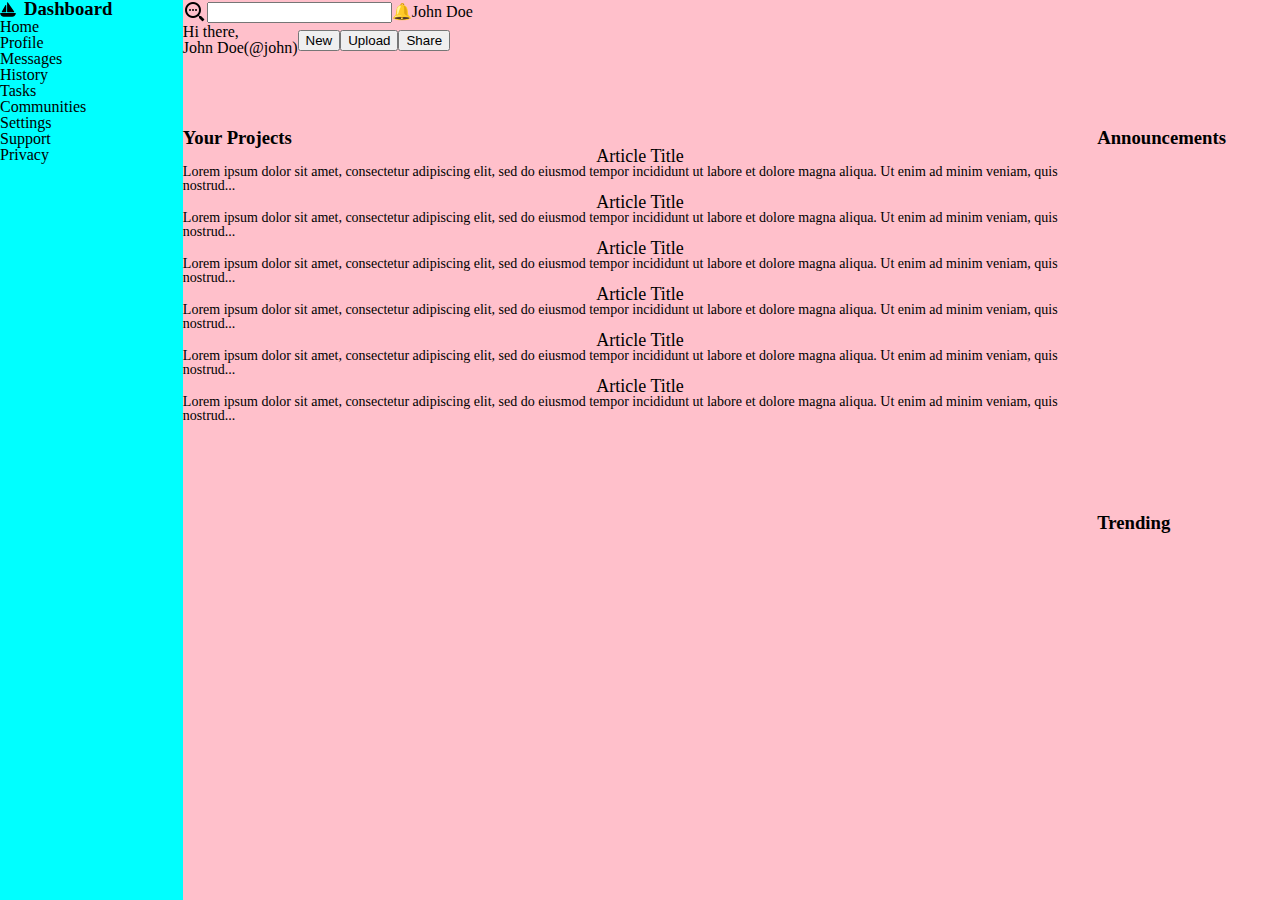
==== page/index.html @ 3b2b3b30 "Add logo" ====
<!DOCTYPE html>
<html lang="en">
<head>
    <meta charset="UTF-8">
    <meta http-equiv="X-UA-Compatible" content="IE=edge">
    <meta name="viewport" content="width=device-width, initial-scale=1.0">
    <link rel="stylesheet" href="../style/style.css">
    <title>Admin Dashboard</title>
</head>
<body>
    <div class="container">
        <div class="sidebar">
            <div class="logo">
                <img src="../img/sailboat-solid.svg" alt="">
                <h3>Dashboard</h3>
            </div>
            <div class="menus">
                <div class="menu-1">
                    <ul>
                        <li>Home</li>
                        <li>Profile</li>
                        <li>Messages</li>
                        <li>History</li>
                        <li>Tasks</li>
                        <li>Communities</li>
                    </ul>
                </div>
                <div class="menu-2">
                    <ul>
                        <li>Settings</li>
                        <li>Support</li>
                        <li>Privacy</li>
                    </ul>
                </div>
            </div>
        </div>
        
        <div class="header">
            <div class="searchbar">
                <img src="../img/icons8-search-more-24.png" alt="">
                <input type="search ">
                <span>🔔</span>
                <img src="https://unsplash.it/50/50" alt="">
                <span>John Doe</span>
            </div>
            <div class="nav">
                <img src="https://unsplash.it/50/50" alt="">
                <p>Hi there, <br>
                      John Doe(@john)
                </p>
                <button>New</button>
                <button>Upload</button>
                <button>Share</button>
            </div>
            
        </div>
        <div class="projects">
            <h3>Your Projects</h3>
            <div class="card">
                <p class="title">Article Title</p>
                <p>Lorem ipsum dolor sit amet, consectetur adipiscing elit, sed do eiusmod tempor incididunt ut labore et dolore magna aliqua. Ut enim ad minim veniam, quis nostrud...</p>
              </div>
              <div class="card">
                <p class="title">Article Title</p>
                <p>Lorem ipsum dolor sit amet, consectetur adipiscing elit, sed do eiusmod tempor incididunt ut labore et dolore magna aliqua. Ut enim ad minim veniam, quis nostrud...</p>
              </div>
              <div class="card">
                <p class="title">Article Title</p>
                <p>Lorem ipsum dolor sit amet, consectetur adipiscing elit, sed do eiusmod tempor incididunt ut labore et dolore magna aliqua. Ut enim ad minim veniam, quis nostrud...</p>
              </div>
              <div class="card">
                <p class="title">Article Title</p>
                <p>Lorem ipsum dolor sit amet, consectetur adipiscing elit, sed do eiusmod tempor incididunt ut labore et dolore magna aliqua. Ut enim ad minim veniam, quis nostrud...</p>
              </div>
              <div class="card">
                <p class="title">Article Title</p>
                <p>Lorem ipsum dolor sit amet, consectetur adipiscing elit, sed do eiusmod tempor incididunt ut labore et dolore magna aliqua. Ut enim ad minim veniam, quis nostrud...</p>
              </div>
              <div class="card">
                <p class="title">Article Title</p>
                <p>Lorem ipsum dolor sit amet, consectetur adipiscing elit, sed do eiusmod tempor incididunt ut labore et dolore magna aliqua. Ut enim ad minim veniam, quis nostrud...</p>
              </div>
        </div>
        <div class="announcements">
            <h3>Announcements</h3>
        </div>
        <div class="trending">
            <h3>Trending</h3>
        </div>
    </div>
    
</body>
</html>
---- style/style.css ----
/* http://meyerweb.com/eric/tools/css/reset/ 
   v2.0 | 20110126
   License: none (public domain)
*/


html, body, div, span, applet, object, iframe,
h1, h2, h3, h4, h5, h6, p, blockquote, pre,
a, abbr, acronym, address, big, cite, code,
del, dfn, em, img, ins, kbd, q, s, samp,
small, strike, strong, sub, sup, tt, var,
b, u, i, center,
dl, dt, dd, ol, ul, li,
fieldset, form, label, legend,
table, caption, tbody, tfoot, thead, tr, th, td,
article, aside, canvas, details, embed, 
figure, figcaption, footer, header, hgroup, 
menu, nav, output, ruby, section, summary,
time, mark, audio, video {
	margin: 0;
	padding: 0;
	border: 0;
	vertical-align: baseline;
}
/* HTML5 display-role reset for older browsers */
article, aside, details, figcaption, figure, 
footer, header, hgroup, menu, nav, section {
	display: block;
}
body {
	line-height: 1;
}
ol, ul {
	list-style: none;
}
blockquote, q {
	quotes: none;
}
blockquote:before, blockquote:after,
q:before, q:after {
	content: '';
	content: none;
}
table {
	border-collapse: collapse;
	border-spacing: 0;
}

body {
    background-color: pink;
    height: 100vh;
}

.container {
    height: 100vh;
    display: grid;
    grid-template-columns: 1fr 5fr 1fr;
    grid-template-rows: 1fr 3fr 3fr;
}

.sidebar {
    background-color: aqua;
    grid-row: span 3;
}

.logo {
    display: flex;
    gap: .5rem;
}

.logo img{
    width: 1rem;
}

.sidebar ul {
    font-size: 16px;
}

.header {
    grid-column: span 2;
}

.searchbar {
    display: flex;
    align-items: center;

}
.header img {
    border-radius: 50%;
}


.nav {
    display: flex;
    align-items: center;
}

.projects {
    grid-row: span 2;
}

.article p {
    font-size: 18px;
    font-family: sans-serif;
    color: white;
    text-align: left;
  }
  
  .article .card {
    background-color: #FFFFFF;
    color: black;
    text-align: center;
  }
  
  .card p {
    color: black;
    font-weight: normal;
    font-size: 14px;
  }
  
  .card .title {
    font-size: 18px;
    text-align: center;
  }
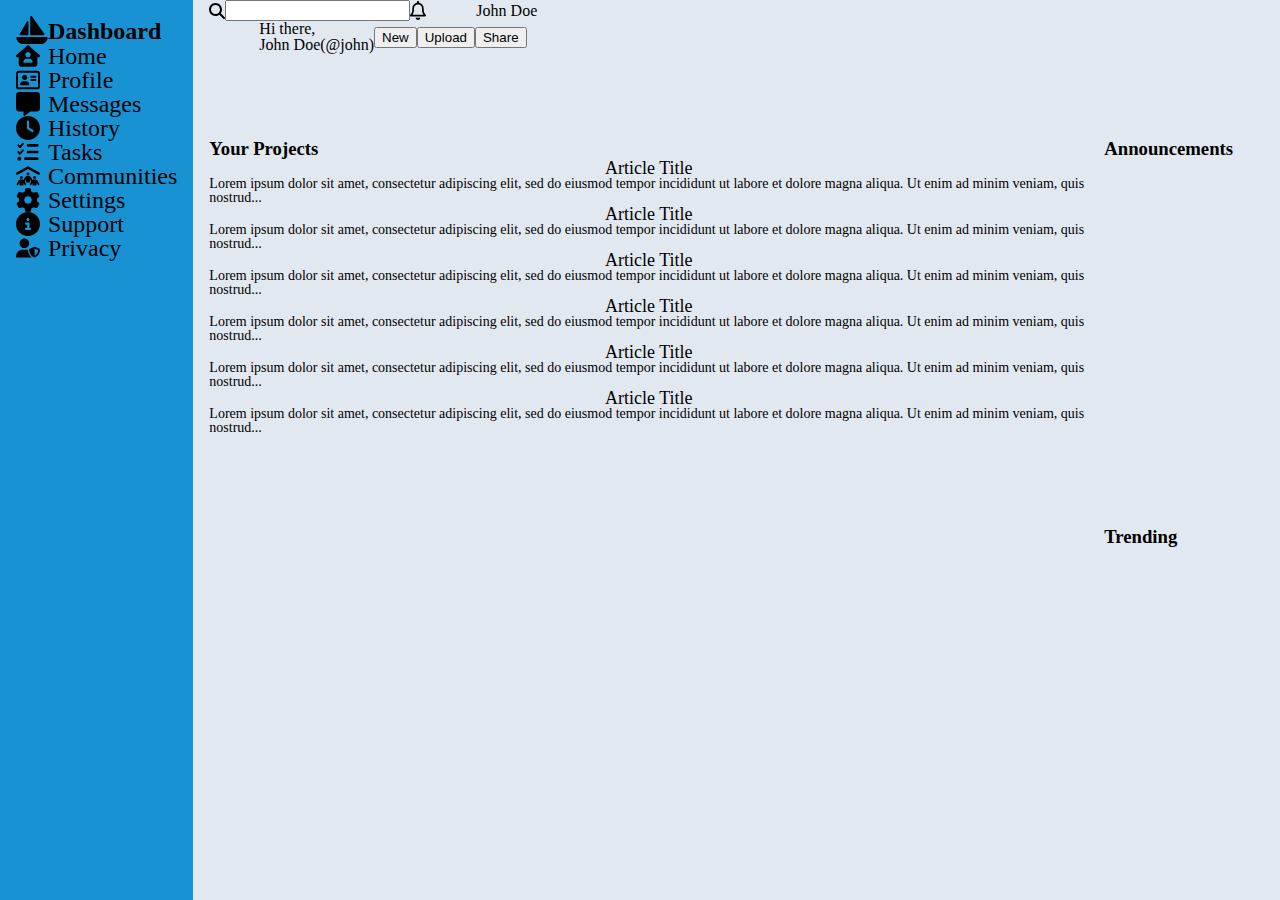
==== commit 0a12ec5f: "Position logo" ====
--- a/page/index.html
+++ b/page/index.html
@@ -12,24 +12,24 @@
         <div class="sidebar">
             <div class="logo">
                 <img src="../img/sailboat-solid.svg" alt="">
-                <h3>Dashboard</h3>
+                <h2> Dashboard</h2>
             </div>
             <div class="menus">
                 <div class="menu-1">
                     <ul>
-                        <li>Home</li>
-                        <li>Profile</li>
-                        <li>Messages</li>
-                        <li>History</li>
-                        <li>Tasks</li>
-                        <li>Communities</li>
+                        <li><img src="../img/house-user-solid.svg" alt="">Home</li>
+                        <li><img src="../img/address-card-regular.svg" alt="">Profile</li>
+                        <li><img src="../img/message-solid.svg" alt=""> Messages</li>
+                        <li><img src="../img/clock-solid.svg" alt=""> History</li>
+                        <li><img src="../img/list-check-solid.svg" alt=""> Tasks</li>
+                        <li><img src="../img/people-roof-solid.svg" alt=""> Communities</li>
                     </ul>
                 </div>
                 <div class="menu-2">
                     <ul>
-                        <li>Settings</li>
-                        <li>Support</li>
-                        <li>Privacy</li>
+                        <li><img src="../img/gear-solid.svg" alt=""> Settings</li>
+                        <li><img src="../img/circle-info-solid.svg" alt=""> Support</li>
+                        <li><img src="../img/user-shield-solid.svg" alt=""> Privacy</li>
                     </ul>
                 </div>
             </div>
@@ -37,14 +37,14 @@
         
         <div class="header">
             <div class="searchbar">
-                <img src="../img/icons8-search-more-24.png" alt="">
+                <img src="../img/magnifying-glass-solid.svg" alt="">
                 <input type="search ">
-                <span>🔔</span>
-                <img src="https://unsplash.it/50/50" alt="">
+                <img src="../img/bell-regular.svg" alt="">
+                <img class="user-img" src="https://unsplash.it/50/50" alt="">
                 <span>John Doe</span>
             </div>
             <div class="nav">
-                <img src="https://unsplash.it/50/50" alt="">
+                <img class="user-img" src="https://unsplash.it/50/50" alt="">
                 <p>Hi there, <br>
                       John Doe(@john)
                 </p>
@@ -87,7 +87,6 @@
         <div class="trending">
             <h3>Trending</h3>
         </div>
-    </div>
-    
+    </div>    
 </body>
 </html>--- a/style/style.css
+++ b/style/style.css
@@ -47,7 +47,7 @@
 }
 
 body {
-    background-color: pink;
+    background-color: rgb(226, 232, 240);
     height: 100vh;
 }
 
@@ -56,24 +56,41 @@
     display: grid;
     grid-template-columns: 1fr 5fr 1fr;
     grid-template-rows: 1fr 3fr 3fr;
+    gap: 1rem;
 }
 
 .sidebar {
-    background-color: aqua;
+    background-color: rgb(25, 146, 212);
     grid-row: span 3;
+    padding: 1rem;
 }
 
 .logo {
     display: flex;
+    position: relative;
+}
+
+.logo h2 {
+    position: absolute;
+    left: 2rem;
+    top: .2rem;
+}
+
+.logo img{
+    width: 2rem;
+}
+
+.sidebar ul {
+    font-size: 1.5rem;
+}
+
+li {
+    display: flex;
     gap: .5rem;
 }
 
-.logo img{
-    width: 1rem;
-}
-
-.sidebar ul {
-    font-size: 16px;
+li img {
+    width: 1.5rem;
 }
 
 .header {
@@ -83,9 +100,14 @@
 .searchbar {
     display: flex;
     align-items: center;
+}
 
+.searchbar img {
+    width: 1rem;
 }
-.header img {
+
+.header .user-img {
+    width: 50px;
     border-radius: 50%;
 }
 
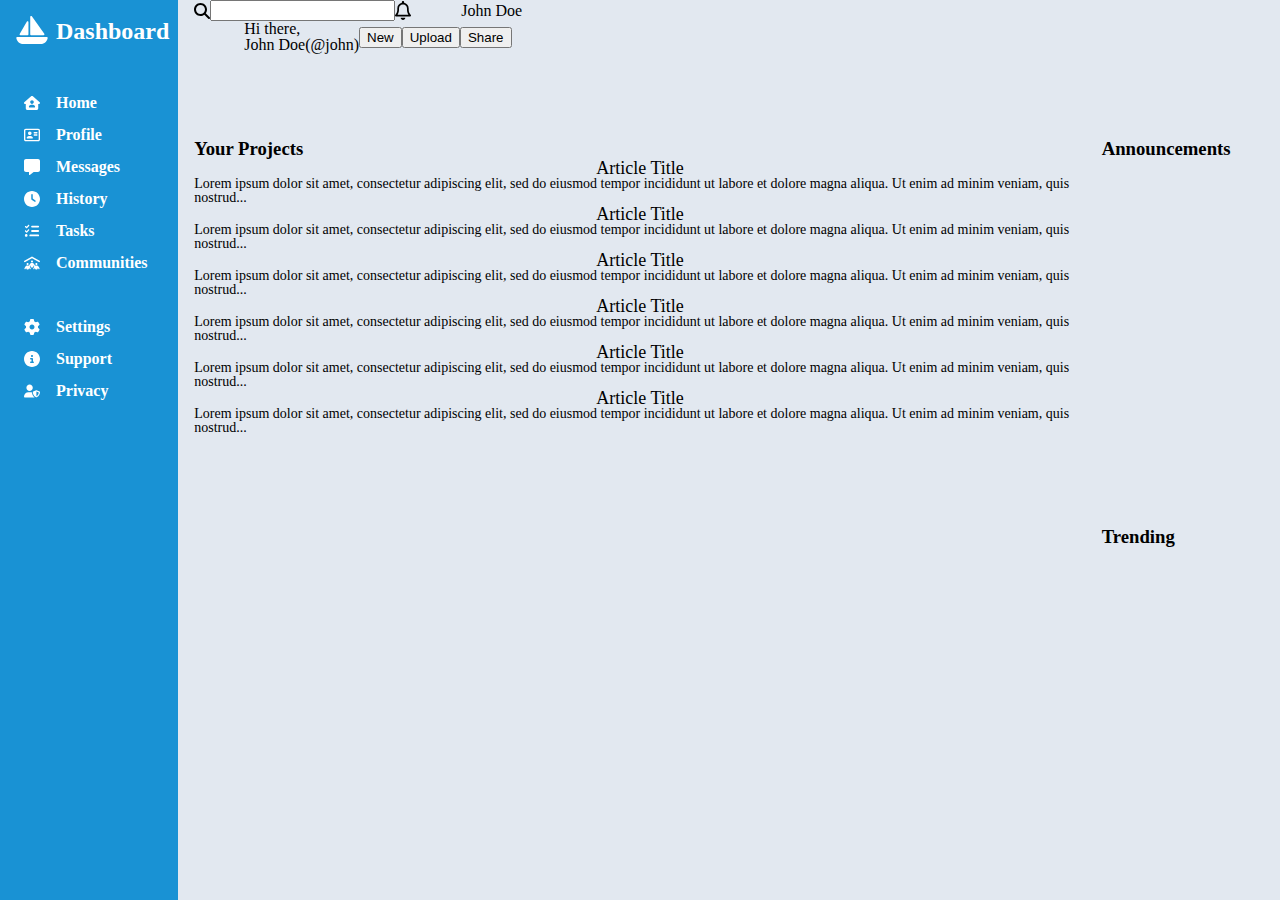
==== commit dc58c4a2: "sidebar" ====
--- a/page/index.html
+++ b/page/index.html
@@ -12,7 +12,7 @@
         <div class="sidebar">
             <div class="logo">
                 <img src="../img/sailboat-solid.svg" alt="">
-                <h2> Dashboard</h2>
+                <h2>Dashboard</h2>
             </div>
             <div class="menus">
                 <div class="menu-1">
--- a/style/style.css
+++ b/style/style.css
@@ -63,16 +63,31 @@
     background-color: rgb(25, 146, 212);
     grid-row: span 3;
     padding: 1rem;
+    color: white;
+    display: grid;
+    grid-template-rows: auto 1fr;
+    gap: 3rem;
+}
+
+.menus {
+    grid-row: span 2;
+    display: grid;
+    grid-template-rows: auto auto 2fr;
+    gap: 3rem;
+}
+
+.sidebar img {
+    filter: invert(1);
 }
 
 .logo {
-    display: flex;
+    grid-row: 1 / 2;
     position: relative;
 }
 
 .logo h2 {
     position: absolute;
-    left: 2rem;
+    left: 2.5rem;
     top: .2rem;
 }
 
@@ -82,15 +97,21 @@
 
 .sidebar ul {
     font-size: 1.5rem;
+    position: relative;
+    left: .5rem;
+    display: grid;
+    gap: 1rem;
 }
 
 li {
     display: flex;
-    gap: .5rem;
+    font-size: 16px;
+    font-weight: bold;
+    gap: 1rem;
 }
 
 li img {
-    width: 1.5rem;
+    width: 1rem;
 }
 
 .header {
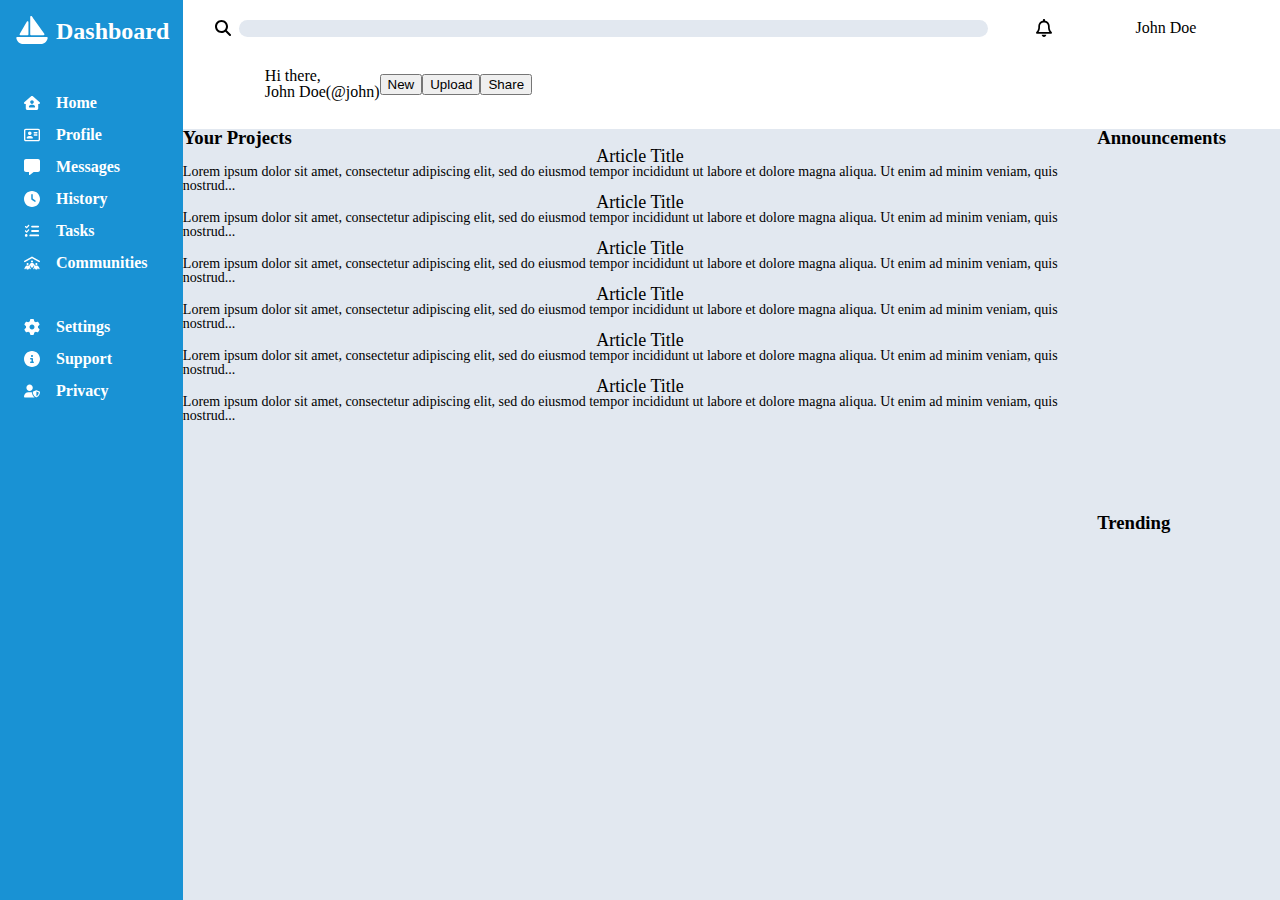
==== commit 36837638: "Searchbar" ====
--- a/page/index.html
+++ b/page/index.html
@@ -41,7 +41,7 @@
                 <input type="search ">
                 <img src="../img/bell-regular.svg" alt="">
                 <img class="user-img" src="https://unsplash.it/50/50" alt="">
-                <span>John Doe</span>
+                <div>John Doe</div>
             </div>
             <div class="nav">
                 <img class="user-img" src="https://unsplash.it/50/50" alt="">
--- a/style/style.css
+++ b/style/style.css
@@ -56,7 +56,6 @@
     display: grid;
     grid-template-columns: 1fr 5fr 1fr;
     grid-template-rows: 1fr 3fr 3fr;
-    gap: 1rem;
 }
 
 .sidebar {
@@ -116,11 +115,36 @@
 
 .header {
     grid-column: span 2;
+    background-color: #FFFFFF;
+    display: grid;
+    grid-template-rows: 1fr 1fr;
+    padding-bottom: 1rem;
+    padding-left: 2rem;
 }
 
 .searchbar {
     display: flex;
     align-items: center;
+}
+
+.searchbar input {
+    background-color: rgb(226, 232, 240);
+    border-radius: 10px;
+    border: none;
+    flex-basis: 70%;
+}
+
+.searchbar img:nth-child(1) {
+    padding-right: .5rem;
+}
+
+.searchbar img:nth-child(3) {
+    padding-left: 3rem;
+    padding-right: 2rem;
+}
+
+.searchbar div {
+    padding-left: 1rem;
 }
 
 .searchbar img {
@@ -129,6 +153,11 @@
 
 .header .user-img {
     width: 50px;
+    border-radius: 50%;
+}
+
+.searchbar .user-img {
+    width: 35px;
     border-radius: 50%;
 }
 
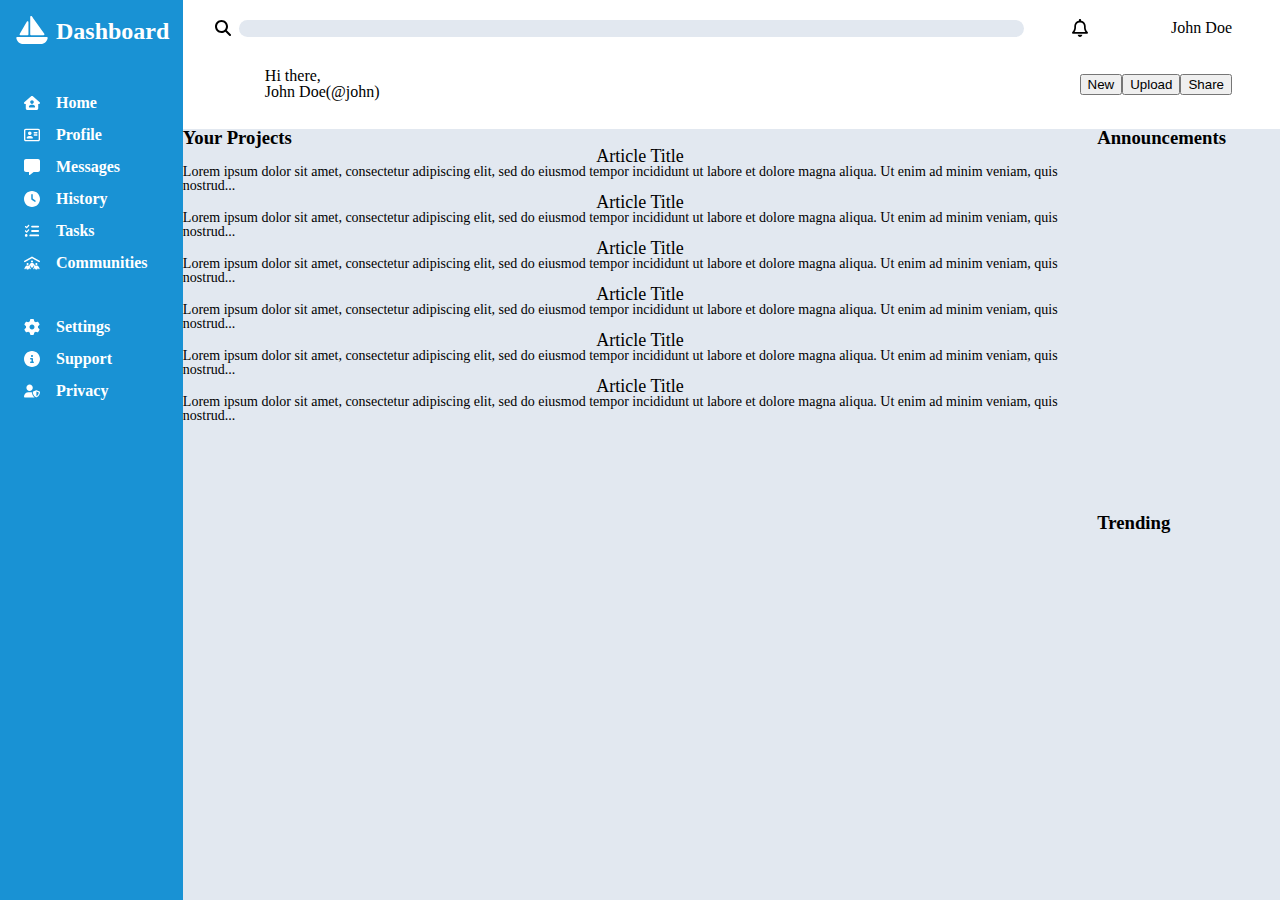
==== commit 13ad2008: "Fix padding" ====
--- a/page/index.html
+++ b/page/index.html
@@ -44,13 +44,19 @@
                 <div>John Doe</div>
             </div>
             <div class="nav">
-                <img class="user-img" src="https://unsplash.it/50/50" alt="">
-                <p>Hi there, <br>
-                      John Doe(@john)
-                </p>
-                <button>New</button>
-                <button>Upload</button>
-                <button>Share</button>
+
+                <div class="user">
+                    <img class="user-img" src="https://unsplash.it/50/50" alt="">
+                    <p>Hi there, <br>
+                       John Doe(@john)
+                    </p>
+                </div>
+
+                <div class="btns">
+                    <button>New</button>
+                    <button>Upload</button>
+                    <button>Share</button>
+                </div>
             </div>
             
         </div>
--- a/style/style.css
+++ b/style/style.css
@@ -131,7 +131,7 @@
     background-color: rgb(226, 232, 240);
     border-radius: 10px;
     border: none;
-    flex-basis: 70%;
+    flex: 1;
 }
 
 .searchbar img:nth-child(1) {
@@ -145,6 +145,7 @@
 
 .searchbar div {
     padding-left: 1rem;
+    padding-right: 3rem;
 }
 
 .searchbar img {
@@ -165,6 +166,18 @@
 .nav {
     display: flex;
     align-items: center;
+    justify-content: space-between;
+}
+
+.user {
+    display: flex;
+    align-items: center;
+}
+
+.btns {
+    display: flex;
+    align-items: center;
+    padding-right: 3rem;
 }
 
 .projects {
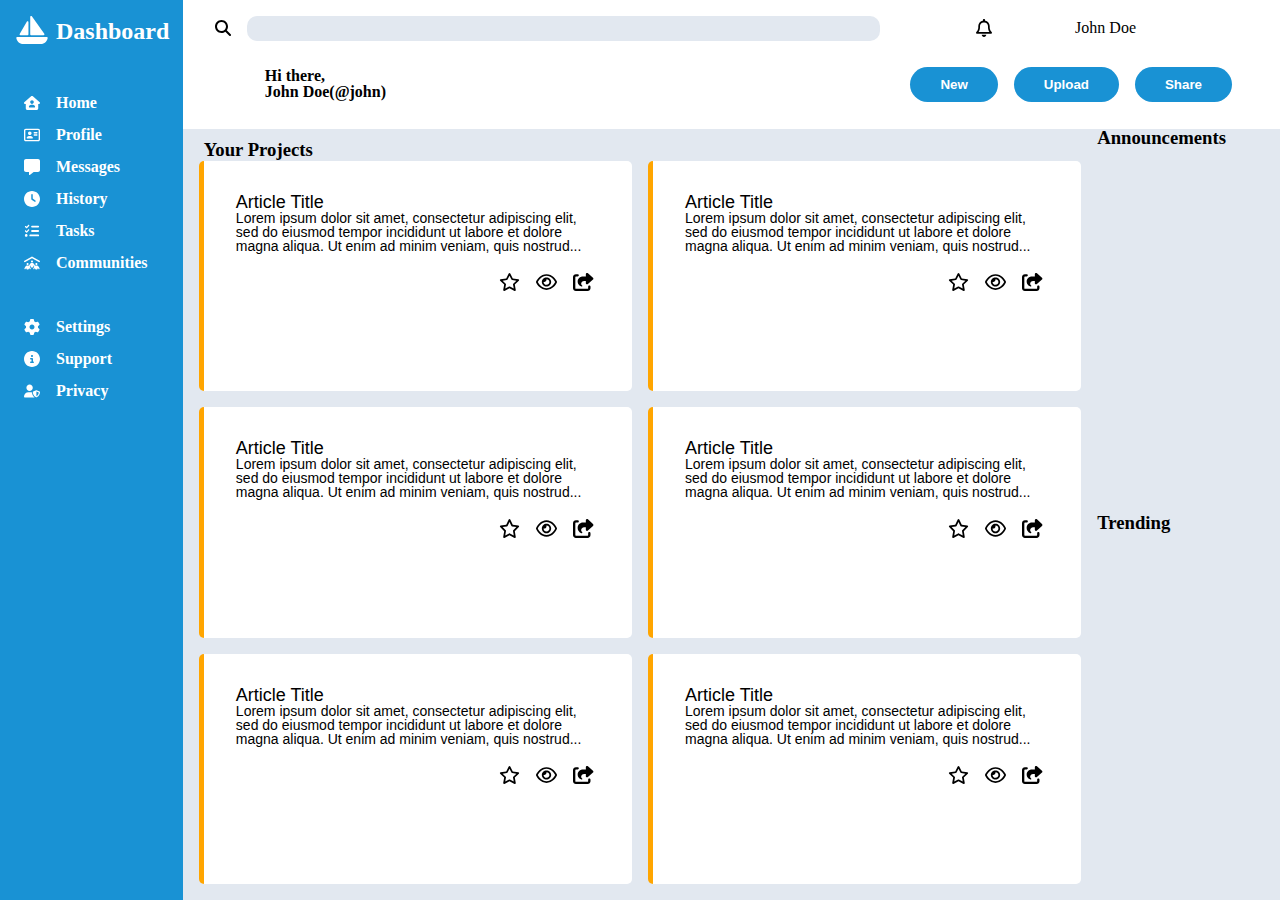
==== commit 87e1fa93: "projects" ====
--- a/page/index.html
+++ b/page/index.html
@@ -61,30 +61,36 @@
             
         </div>
         <div class="projects">
-            <h3>Your Projects</h3>
             <div class="card">
+                <h3>Your Projects</h3>
                 <p class="title">Article Title</p>
                 <p>Lorem ipsum dolor sit amet, consectetur adipiscing elit, sed do eiusmod tempor incididunt ut labore et dolore magna aliqua. Ut enim ad minim veniam, quis nostrud...</p>
+                <div class="imgs"><img src="../img/star-regular.svg" alt=""> <img src="../img/eye-regular.svg" alt=""> <img src="../img/share-from-square-solid.svg" alt=""></div>
               </div>
               <div class="card">
                 <p class="title">Article Title</p>
                 <p>Lorem ipsum dolor sit amet, consectetur adipiscing elit, sed do eiusmod tempor incididunt ut labore et dolore magna aliqua. Ut enim ad minim veniam, quis nostrud...</p>
+                <div class="imgs"><img src="../img/star-regular.svg" alt=""> <img src="../img/eye-regular.svg" alt=""> <img src="../img/share-from-square-solid.svg" alt=""></div>
               </div>
               <div class="card">
                 <p class="title">Article Title</p>
                 <p>Lorem ipsum dolor sit amet, consectetur adipiscing elit, sed do eiusmod tempor incididunt ut labore et dolore magna aliqua. Ut enim ad minim veniam, quis nostrud...</p>
+                <div class="imgs"><img src="../img/star-regular.svg" alt=""> <img src="../img/eye-regular.svg" alt=""> <img src="../img/share-from-square-solid.svg" alt=""></div>
               </div>
               <div class="card">
                 <p class="title">Article Title</p>
                 <p>Lorem ipsum dolor sit amet, consectetur adipiscing elit, sed do eiusmod tempor incididunt ut labore et dolore magna aliqua. Ut enim ad minim veniam, quis nostrud...</p>
+                <div class="imgs"><img src="../img/star-regular.svg" alt=""> <img src="../img/eye-regular.svg" alt=""> <img src="../img/share-from-square-solid.svg" alt=""></div>
               </div>
               <div class="card">
                 <p class="title">Article Title</p>
                 <p>Lorem ipsum dolor sit amet, consectetur adipiscing elit, sed do eiusmod tempor incididunt ut labore et dolore magna aliqua. Ut enim ad minim veniam, quis nostrud...</p>
+                <div class="imgs"><img src="../img/star-regular.svg" alt=""> <img src="../img/eye-regular.svg" alt=""> <img src="../img/share-from-square-solid.svg" alt=""></div>
               </div>
               <div class="card">
                 <p class="title">Article Title</p>
                 <p>Lorem ipsum dolor sit amet, consectetur adipiscing elit, sed do eiusmod tempor incididunt ut labore et dolore magna aliqua. Ut enim ad minim veniam, quis nostrud...</p>
+                <div class="imgs"><img src="../img/star-regular.svg" alt=""> <img src="../img/eye-regular.svg" alt=""> <img src="../img/share-from-square-solid.svg" alt=""></div>
               </div>
         </div>
         <div class="announcements">
--- a/style/style.css
+++ b/style/style.css
@@ -131,21 +131,22 @@
     background-color: rgb(226, 232, 240);
     border-radius: 10px;
     border: none;
+    padding: 5px 0;
     flex: 1;
 }
 
 .searchbar img:nth-child(1) {
-    padding-right: .5rem;
+    padding-right: 1rem;
 }
 
 .searchbar img:nth-child(3) {
-    padding-left: 3rem;
+    padding-left: 6rem;
     padding-right: 2rem;
 }
 
 .searchbar div {
     padding-left: 1rem;
-    padding-right: 3rem;
+    padding-right: 9rem;
 }
 
 .searchbar img {
@@ -172,38 +173,81 @@
 .user {
     display: flex;
     align-items: center;
+    font-weight: bold;
 }
 
 .btns {
     display: flex;
     align-items: center;
+    gap: 1rem;
     padding-right: 3rem;
+}
+
+.btns button {
+    background-color: rgb(25, 146, 212);
+    border-radius: 20px;
+    border: none;
+    padding: 10px 30px;
+    color: white;
+    font-weight: bold;
 }
 
 .projects {
     grid-row: span 2;
-}
-
-.article p {
+    padding: 1rem;
+    padding-top: 2rem;
+    display: grid;
+    grid-template-columns: 1fr 1fr;
+    grid-auto-rows: minmax(160px, 1fr);
+    position: relative;
+    gap: 1rem;
+}
+
+.projects h3 {
+    position: absolute;
+    top: -20px;
+    left: 0;
+    background-color: none;
+}
+
+.projects p {
     font-size: 18px;
     font-family: sans-serif;
     color: white;
     text-align: left;
   }
   
-  .article .card {
-    background-color: #FFFFFF;
-    color: black;
-    text-align: center;
-  }
-  
-  .card p {
-    color: black;
-    font-weight: normal;
-    font-size: 14px;
-  }
-  
-  .card .title {
-    font-size: 18px;
-    text-align: center;
-  }+.projects .card {
+  display: flex;
+  flex-direction: column;
+  background-color: #FFFFFF;
+  color: black;
+  text-align: left;
+  border-left: orange 5px solid;
+  border-radius: 5px;
+  padding-top: 2rem;
+  padding-left: 2rem;
+  padding-right: 2rem;
+  position: relative;
+}
+
+.card .imgs {
+    display: flex;
+    align-items: center;
+    width: 1.3rem;
+    gap: 1rem;
+    position: absolute;
+    top: 7rem;
+    right: 7rem;
+}
+
+.card p {
+  color: black;
+  font-weight: normal;
+  font-size: 14px;
+}
+
+.card .title {
+  font-size: 18px;
+  text-align: left;
+}
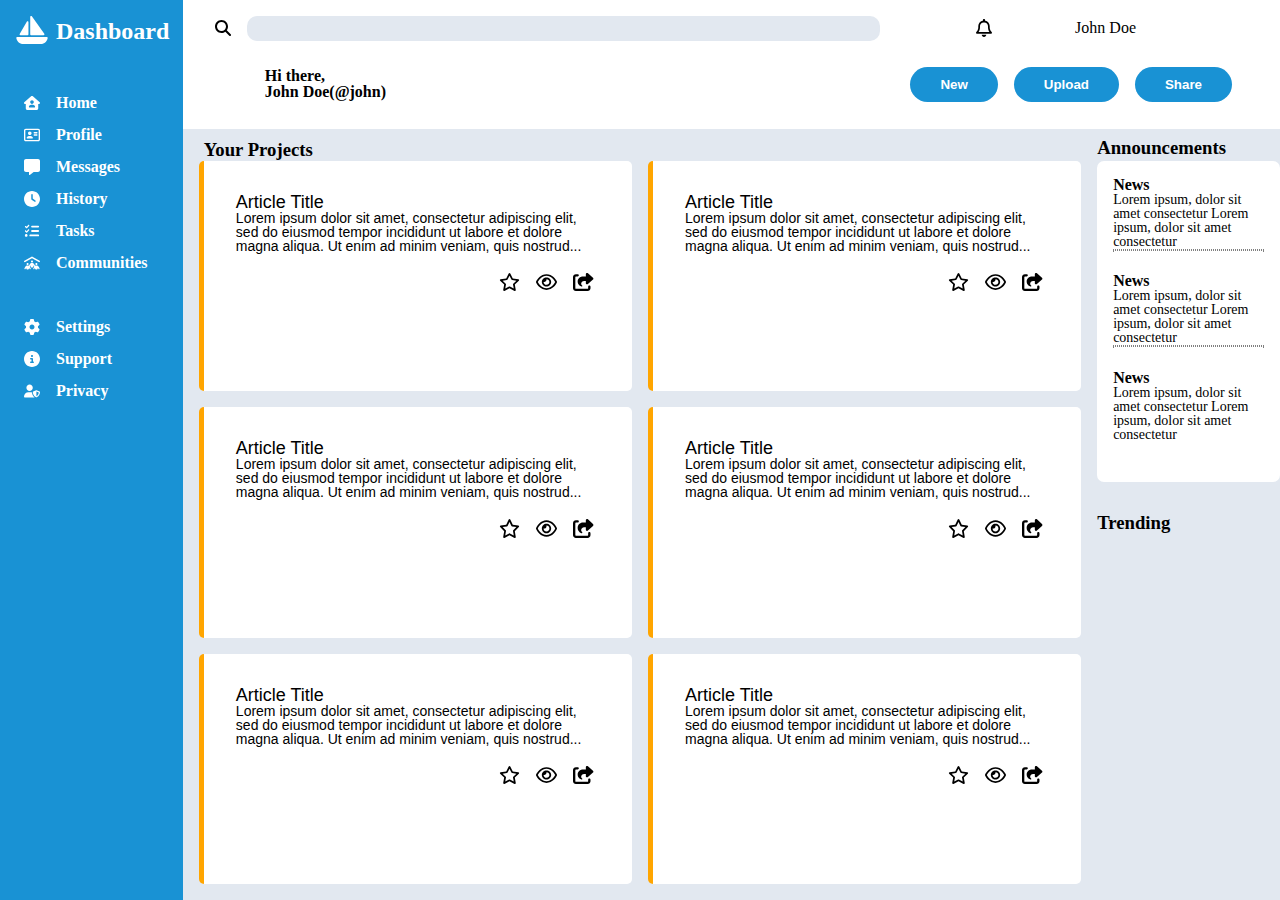
==== commit 8fe5a22e: "announcements" ====
--- a/page/index.html
+++ b/page/index.html
@@ -94,10 +94,28 @@
               </div>
         </div>
         <div class="announcements">
-            <h3>Announcements</h3>
+            <div class="title">
+                <h3>Announcements</h3>
+            </div>
+            <div class="card">
+                <div class="info">
+                    <h4>News</h4>
+                    <p>Lorem ipsum, dolor sit amet consectetur Lorem ipsum, dolor sit amet consectetur</p>
+                </div>
+                <div class="info">
+                    <h4>News</h4>
+                    <p>Lorem ipsum, dolor sit amet consectetur Lorem ipsum, dolor sit amet consectetur</p>
+                </div>
+                <div class="info">
+                    <h4>News</h4>
+                    <p>Lorem ipsum, dolor sit amet consectetur Lorem ipsum, dolor sit amet consectetur</p>
+                </div>
+            </div>
         </div>
         <div class="trending">
-            <h3>Trending</h3>
+            <div class="title">
+                <h3>Trending</h3>
+            </div>
         </div>
     </div>    
 </body>
--- a/style/style.css
+++ b/style/style.css
@@ -251,3 +251,36 @@
   font-size: 18px;
   text-align: left;
 }
+
+.announcements .card {
+    display: grid;
+    grid-template-rows: 1fr 1fr 1fr;
+    margin-top: 2rem;
+    margin-bottom: 2rem;
+    background-color: #FFFFFF;
+    padding: 1rem;
+    border-radius: 7px;
+
+}
+
+.announcements {
+    position: relative;
+    display: grid;
+}
+
+.info::after {
+    content: '';
+    display: block;
+    border: 1px gray dotted;
+}
+
+.info:nth-child(3):after {
+    content: '';
+    display: block;
+    border: none;
+}
+
+.announcements .title{
+   position: absolute;
+   top: 10px;
+}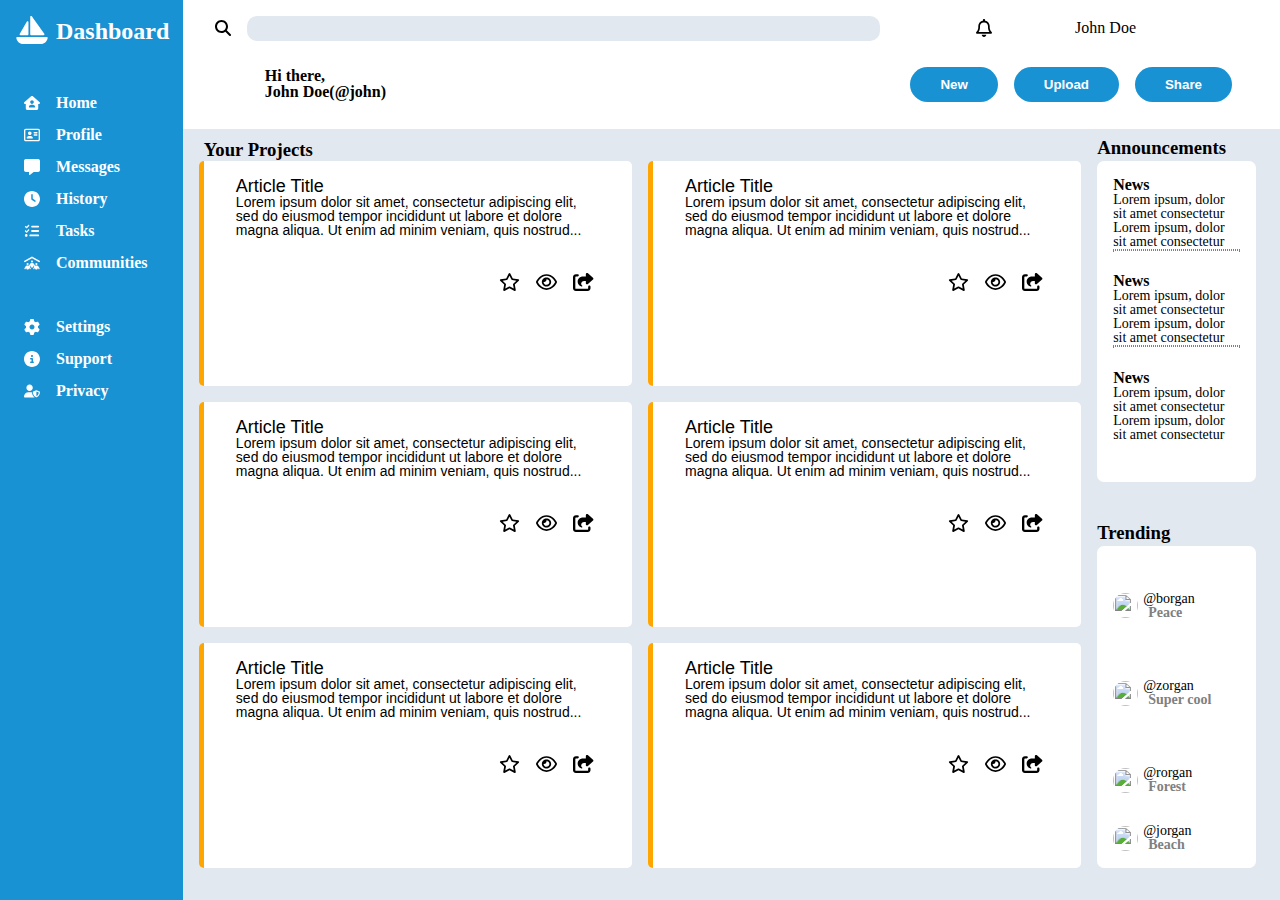
==== commit 2dcd2555: "Final commit" ====
--- a/page/index.html
+++ b/page/index.html
@@ -116,6 +116,36 @@
             <div class="title">
                 <h3>Trending</h3>
             </div>
+            <div class="card">
+                <div class="info">
+                    <img src="https://unsplash.it/20/25" alt="">
+                    <div class="user-info">
+                        <p>@borgan</p>
+                        <p class="gray">Peace</p>
+                    </div>
+                </div>
+                <div class="info">
+                    <img src="https://unsplash.it/22/25" alt="">
+                    <div class="user-info">
+                        <p>@zorgan</p>
+                        <p class="gray">Super cool</p>
+                    </div>
+                </div>
+                <div class="info">
+                    <img src="https://unsplash.it/25/25" alt="">
+                    <div class="user-info">
+                        <p>@rorgan</p>
+                        <p class="gray">Forest</p>
+                    </div>
+                </div>
+                <div class="info">
+                    <img src="https://unsplash.it/24/25" alt="">
+                    <div class="user-info">
+                        <p>@jorgan</p>
+                        <p class="gray">Beach</p>
+                    </div>
+                </div>
+            </div>
         </div>
     </div>    
 </body>
--- a/style/style.css
+++ b/style/style.css
@@ -196,9 +196,10 @@
     grid-row: span 2;
     padding: 1rem;
     padding-top: 2rem;
+    padding-bottom: 2rem;
     display: grid;
     grid-template-columns: 1fr 1fr;
-    grid-auto-rows: minmax(160px, 1fr);
+    grid-auto-rows: minmax(100px, 1fr);
     position: relative;
     gap: 1rem;
 }
@@ -225,7 +226,7 @@
   text-align: left;
   border-left: orange 5px solid;
   border-radius: 5px;
-  padding-top: 2rem;
+  padding-top: 1rem;
   padding-left: 2rem;
   padding-right: 2rem;
   position: relative;
@@ -260,21 +261,21 @@
     background-color: #FFFFFF;
     padding: 1rem;
     border-radius: 7px;
-
 }
 
 .announcements {
     position: relative;
     display: grid;
-}
-
-.info::after {
+    padding-right: 1.5rem;
+}
+
+.announcements .info::after {
     content: '';
     display: block;
     border: 1px gray dotted;
 }
 
-.info:nth-child(3):after {
+.announcements .info:nth-child(3):after {
     content: '';
     display: block;
     border: none;
@@ -283,4 +284,43 @@
 .announcements .title{
    position: absolute;
    top: 10px;
+}
+
+.trending {
+    position: relative;
+    display: grid;
+    padding-right: 1.5rem;
+}
+
+.trending .card {
+    display: grid;
+    grid-template-rows: 1fr 1fr 1fr;
+    margin-top: 2rem;
+    margin-bottom: 2rem;
+    background-color: #FFFFFF;
+    padding: 1rem;
+    border-radius: 7px;
+}
+
+.trending .title {
+    position: absolute;
+    top: 10px;
+}
+
+.trending img {
+    width: 25px;
+    height: 25px;
+    border-radius: 50%;
+}
+
+.trending .info {
+    display: flex;
+    align-items: center;
+    gap: 5px;
+}
+
+.trending .gray {
+    color: gray;
+    font-weight: bold;
+    margin-left: 5px;
 }